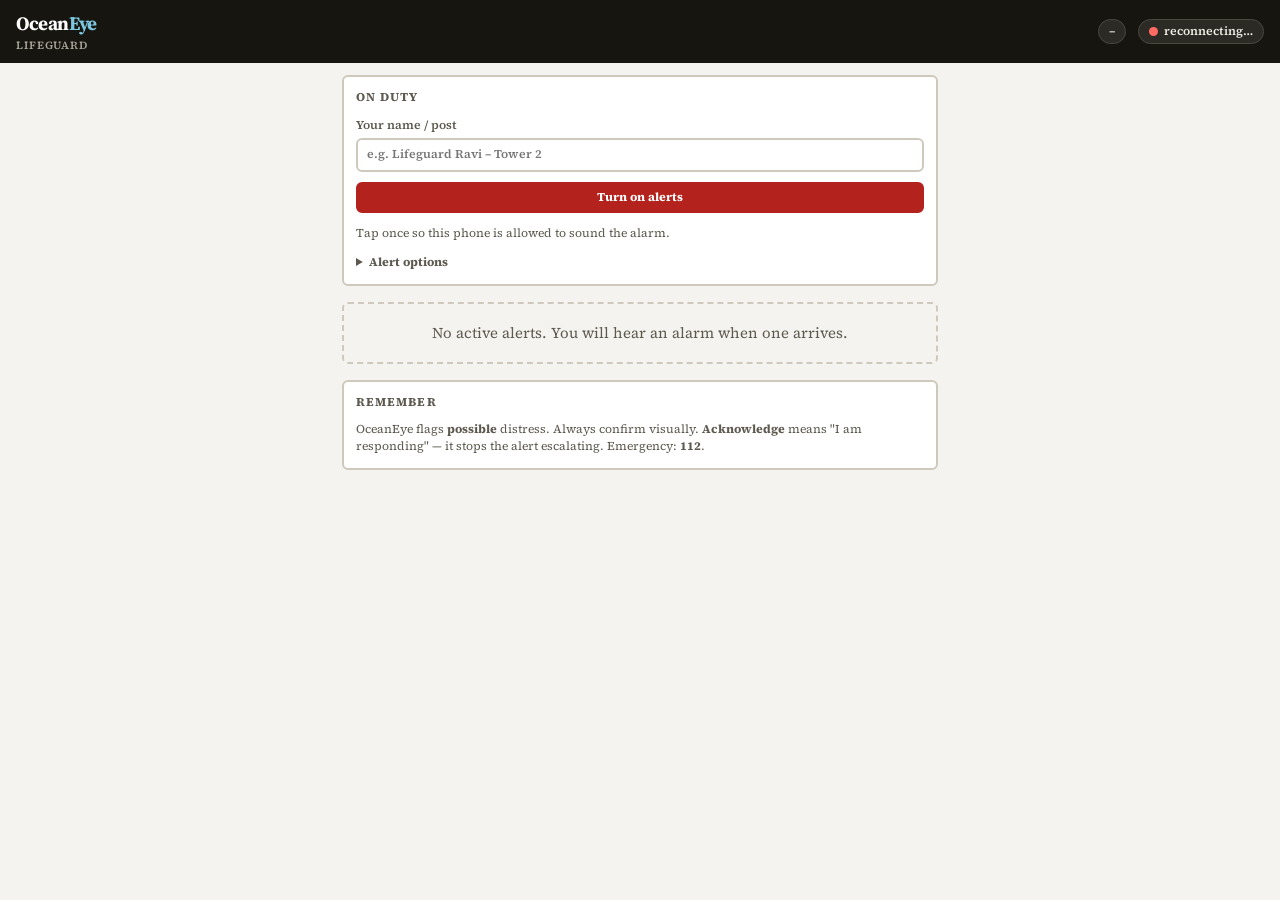
==== app/web/static/lifeguard.html @ d26adb94 "ocean eye project in progress" ====
<!doctype html>
<html lang="en">
<head>
<meta charset="utf-8">
<meta name="viewport" content="width=device-width,initial-scale=1,viewport-fit=cover">
<meta name="theme-color" content="#b3221c">
<meta name="mobile-web-app-capable" content="yes">
<meta name="apple-mobile-web-app-capable" content="yes">
<meta name="apple-mobile-web-app-title" content="OE Lifeguard">
<title>OceanEye Lifeguard</title>
<link rel="manifest" href="manifest-lifeguard.webmanifest">
<link rel="icon" href="icons/favicon-64.png" sizes="64x64">
<link rel="apple-touch-icon" href="icons/apple-touch-icon-lifeguard.png">
<link rel="stylesheet" href="css/oceaneye.css">
</head>
<body class="lg">
<div id="offline">Offline — you are NOT receiving alerts. Fall back to normal watch.</div>
<div id="appbar">
  <span id="appbarText"></span>
  <span class="spacer"></span>
  <button id="appbarAction" class="ghost">Install</button>
  <button id="appbarDismiss" class="ghost">Dismiss</button>
</div>

<header class="top">
  <div class="brand">Ocean<span>Eye</span><small>Lifeguard</small></div>
  <div class="spacer"></div>
  <span class="pill" id="sitePill">–</span>
  <span class="pill"><span class="dot" id="wsdot"></span><span id="wstext">connecting…</span></span>
</header>

<main>
  <div class="panel" id="setup">
    <h2>On duty</h2>
    <div class="form">
      <label>Your name / post
        <input id="who" placeholder="e.g. Lifeguard Ravi – Tower 2" autocomplete="name">
      </label>
    </div>
    <div class="btns" style="margin-top:10px">
      <button id="enable" class="lg-enable danger">Turn on alerts</button>
    </div>
    <p class="small" id="perm" style="margin-bottom:0">
      Tap once so this phone is allowed to sound the alarm.
    </p>

    <details id="alertOpts" style="margin-top:12px">
      <summary class="small">Alert options</summary>
      <div class="opts">
        <label class="opt"><input type="checkbox" id="optSound" checked>
          <span>Alarm sound while an alert is unacknowledged</span></label>
        <label class="opt"><input type="checkbox" id="optVibrate" checked>
          <span>Vibrate</span></label>
        <label class="opt"><input type="checkbox" id="optRepeat" checked>
          <span>Keep repeating until acknowledged</span></label>
        <label class="opt"><input type="checkbox" id="optPush" checked>
          <span>Background alerts — ring with the app closed</span></label>
      </div>
      <div class="btns" style="margin-top:10px">
        <button class="ghost" id="optTest">Test the alarm on this phone</button>
      </div>
      <p class="small" id="layers" style="margin-bottom:0"></p>
    </details>
  </div>

  <div id="alerts">
    <div class="empty">No active alerts. You will hear an alarm when one arrives.</div>
  </div>

  <div class="panel">
    <h2>Remember</h2>
    <p class="small" style="margin:0">
      OceanEye flags <b>possible</b> distress. Always confirm visually.
      <b>Acknowledge</b> means "I am responding" — it stops the alert escalating.
      Emergency: <b id="emergency">112</b>.
    </p>
  </div>
</main>

<script src="js/api.js"></script>
<script src="js/lifeguard.js"></script>
</body>
</html>
---- app/web/static/css/oceaneye.css ----
/* OceanEye interface styles.
 *
 * Light mode, solid colour, bold, no gradients. This is a safety console read at a glance in a
 * bright room: flat blocks of colour and heavy type read faster than soft surfaces, and a status
 * must never depend on a subtle tint.
 *
 * Typography: Anthropic Serif when the machine has it, otherwise a close screen serif. The webfont
 * is a progressive enhancement - offline the stack falls through to Georgia and the layout is
 * unchanged, because nothing here depends on a font loading.
 */
@import url("https://fonts.googleapis.com/css2?family=Source+Serif+4:ital,opsz,wght@0,8..60,400;0,8..60,600;0,8..60,700;1,8..60,400&display=swap");

:root {
  /* paper and ink */
  --bg: #f5f3ef;
  --surface: #ffffff;
  --surface-sunk: #ebe7e0;
  --ink: #16150f;
  --ink-soft: #5d594f;
  --line: #cfc9bd;
  --line-strong: #16150f;

  /* brand */
  --sea: #0f5d7a;
  --sea-dark: #0a4256;
  --sea-tint: #d8e9f0;

  /* risk and status: solid, high-contrast, never a gradient */
  --low: #1a7a46;
  --medium: #9a6200;
  --high: #c1410b;
  --critical: #b3221c;
  --escalated: #6a2fa0;
  --closed: #5d594f;
  --tint-low: #daeee3;
  --tint-medium: #f6e7c8;
  --tint-high: #fae0d2;
  --tint-critical: #f8d7d5;
  --tint-escalated: #ece0f7;

  --radius: 6px;
  --gutter: 16px;

  --serif: "Anthropic Serif", "Source Serif 4", "Source Serif Pro", Charter, Georgia, Cambria, "Times New Roman", serif;
  --mono: "SFMono-Regular", ui-monospace, Menlo, Consolas, monospace;

  color-scheme: light;
  font-family: var(--serif);
}

* { box-sizing: border-box; }

html, body {
  margin: 0;
  background: var(--bg);
  color: var(--ink);
  font-size: 15px;
  line-height: 1.45;
  font-family: var(--serif);
  -webkit-text-size-adjust: 100%;
}

a { color: var(--sea); text-decoration-thickness: 1px; text-underline-offset: 2px; }
h1, h2, h3 { font-weight: 700; letter-spacing: -0.01em; }

/* ---------- controls ---------- */
button, select, input, textarea { font: inherit; font-family: var(--serif); color: var(--ink); }

button {
  background: var(--sea);
  color: #fff;
  border: 2px solid var(--sea);
  border-radius: var(--radius);
  padding: 7px 14px;
  font-weight: 700;
  cursor: pointer;
}
button:hover:not(:disabled) { background: var(--sea-dark); border-color: var(--sea-dark); }
button:focus-visible, a:focus-visible, select:focus-visible, input:focus-visible {
  outline: 3px solid var(--sea); outline-offset: 2px;
}
button.ghost { background: var(--surface); color: var(--ink); border-color: var(--line-strong); }
button.ghost:hover:not(:disabled) { background: var(--surface-sunk); }
button.danger { background: var(--critical); border-color: var(--critical); }
button.danger:hover:not(:disabled) { background: #8d1a15; border-color: #8d1a15; }
button.warn { background: var(--high); border-color: var(--high); }
button.ok { background: var(--low); border-color: var(--low); }
button:disabled { opacity: 0.45; cursor: not-allowed; }

input, select, textarea {
  background: var(--surface);
  border: 2px solid var(--line);
  border-radius: var(--radius);
  padding: 6px 9px;
  min-width: 0;
}
input:focus, select:focus { border-color: var(--sea); }
label { display: flex; flex-direction: column; gap: 4px; font-size: 12px; font-weight: 600; color: var(--ink-soft); }

/* ---------- header ---------- */
header.top {
  display: flex; align-items: center; gap: 12px; flex-wrap: wrap;
  padding: 10px var(--gutter);
  background: var(--ink);
  color: #fff;
  position: sticky; top: 0; z-index: 50;
}
header.top a { color: #fff; }
.brand { font-weight: 700; font-size: 19px; letter-spacing: -0.02em; }
.brand span { color: #7cc6e0; }
.brand small { display: block; font-size: 11px; font-weight: 600; letter-spacing: 0.08em; text-transform: uppercase; color: #a8a49a; }
.spacer { flex: 1; }
header.top select { background: #2b2a24; border-color: #4a483f; color: #fff; }

.pill {
  display: inline-flex; align-items: center; gap: 6px;
  padding: 3px 10px; border-radius: 999px;
  background: #2b2a24; border: 1px solid #4a483f; color: #efece5;
  font-size: 12px; font-weight: 600; white-space: nowrap; text-decoration: none;
}
main .pill { background: var(--surface-sunk); border-color: var(--line); color: var(--ink-soft); }
.dot { width: 9px; height: 9px; border-radius: 50%; background: #8c887e; flex: none; }
.dot.on { background: #35c46e; }
.dot.off { background: #ff6b63; }
.dot.mid { background: #ffc34d; }

/* ---------- layout ---------- */
main { padding: var(--gutter); display: grid; gap: var(--gutter); max-width: 1680px; margin: 0 auto; }

.panel {
  background: var(--surface);
  border: 2px solid var(--line);
  border-radius: var(--radius);
  padding: 12px;
  min-width: 0;
}
.panel > h2 {
  margin: 0 0 10px; font-size: 12px; font-weight: 700;
  text-transform: uppercase; letter-spacing: 0.09em; color: var(--ink-soft);
  display: flex; align-items: center; gap: 8px; flex-wrap: wrap;
}
.panel > h2 .spacer { flex: 1; }

.grid3 { display: grid; grid-template-columns: 1.3fr 1fr 0.95fr; gap: var(--gutter); align-items: start; }
.grid2 { display: grid; grid-template-columns: 1.6fr 1fr; gap: var(--gutter); align-items: start; }
.stack { display: grid; gap: var(--gutter); }

.small { font-size: 12px; color: var(--ink-soft); }
.mono { font-family: var(--mono); font-size: 12px; }
.btns { display: flex; gap: 6px; flex-wrap: wrap; }
.btns button, .btns a.btn { padding: 5px 10px; font-size: 12px; }

/* ---------- KPIs ---------- */
.kpis { display: grid; grid-template-columns: repeat(6, minmax(0, 1fr)); gap: 10px; }
.kpi { background: var(--surface); border: 2px solid var(--line); border-radius: var(--radius); padding: 10px 12px; }
.kpi .v { font-size: 27px; font-weight: 700; line-height: 1.1; font-variant-numeric: tabular-nums; }
.kpi .l { font-size: 11px; font-weight: 600; text-transform: uppercase; letter-spacing: 0.06em; color: var(--ink-soft); }
.kpi.alert { border-color: var(--critical); background: var(--tint-critical); }
.kpi.alert .v { color: var(--critical); }

/* ---------- camera wall ---------- */
.cams { display: grid; grid-template-columns: repeat(auto-fill, minmax(280px, 1fr)); gap: 10px; }
.cam { background: var(--surface); border: 2px solid var(--line); border-radius: var(--radius); overflow: hidden; }
.cam .view {
  position: relative; aspect-ratio: 16 / 9; background: var(--ink);
  display: flex; align-items: center; justify-content: center;
  color: #a8a49a; font-size: 12px; text-align: center; padding: 8px;
}
.cam .view img { width: 100%; height: 100%; object-fit: contain; display: block; }
/* Before the first frame arrives the image has no src; without this the browser paints the alt
   text across the tile, on top of the status badge. */
.cam .view img:not([src]) { display: none; }
.cam .badge { position: absolute; top: 6px; left: 6px; background: #2b2a24; border-color: #4a483f; color: #fff; }
.cam .risk { position: absolute; top: 6px; right: 6px; }
.cam .msg { position: absolute; bottom: 6px; left: 6px; font-size: 11px; color: #a8a49a; }
.cam .meta { padding: 8px 10px; display: flex; flex-direction: column; gap: 6px; }
.cam .meta .row { display: flex; gap: 6px; flex-wrap: wrap; align-items: baseline; }
.cam .title { font-weight: 700; }

/* ---------- incidents ---------- */
.incidents { display: flex; flex-direction: column; gap: 10px; max-height: 74vh; overflow: auto; }
.inc {
  display: grid; grid-template-columns: 8px 120px 1fr;
  background: var(--surface); border: 2px solid var(--line); border-radius: var(--radius); overflow: hidden;
}
.inc .bar { background: var(--medium); }
.inc.low .bar { background: var(--low); }
.inc.medium .bar { background: var(--medium); }
.inc.high .bar { background: var(--high); }
.inc.critical { border-color: var(--critical); }
.inc.critical .bar { background: var(--critical); }
.inc .thumb { background: var(--ink); display: flex; align-items: center; justify-content: center; font-size: 11px; color: #a8a49a; }
.inc .thumb img { width: 100%; height: 100%; object-fit: cover; cursor: pointer; display: block; }
.inc .body { padding: 8px 10px; display: flex; flex-direction: column; gap: 6px; min-width: 0; }
.inc .hd { display: flex; gap: 8px; align-items: baseline; flex-wrap: wrap; }
.inc .reason {
  font-size: 12px; color: var(--ink-soft); overflow: hidden; text-overflow: ellipsis;
  display: -webkit-box; -webkit-line-clamp: 2; line-clamp: 2; -webkit-box-orient: vertical;
}

.chip {
  display: inline-block; padding: 2px 8px; border-radius: var(--radius);
  background: var(--sea-tint); color: var(--sea-dark); border: 1px solid #a9cddb;
  font-size: 11px; font-weight: 600;
}
.chip.demo { background: var(--tint-medium); color: #6d4500; border-color: #d8b878; }

.status {
  font-weight: 700; text-transform: uppercase; font-size: 11px; letter-spacing: 0.05em;
  padding: 2px 8px; border-radius: var(--radius); color: #fff; white-space: nowrap;
}
.status.pending { background: var(--critical); }
.status.acknowledged { background: var(--sea); }
.status.escalated { background: var(--escalated); }
.status.resolved { background: var(--low); }
.status.false_alarm { background: var(--closed); }
.status.queued, .status.running { background: var(--sea); }
.status.completed { background: var(--low); }
.status.failed { background: var(--critical); }
.status.cancelled { background: var(--closed); }

.lvl { font-weight: 700; font-variant-numeric: tabular-nums; }
.lvl.low { color: var(--low); }
.lvl.medium { color: var(--medium); }
.lvl.high { color: var(--high); }
.lvl.critical { color: var(--critical); }
.pill.lvl.low { background: var(--tint-low); border-color: var(--low); color: var(--low); }
.pill.lvl.medium { background: var(--tint-medium); border-color: var(--medium); color: var(--medium); }
.pill.lvl.high { background: var(--tint-high); border-color: var(--high); color: var(--high); }
.pill.lvl.critical { background: var(--tint-critical); border-color: var(--critical); color: var(--critical); }

/* ---------- map, weather, tables ---------- */
#map { height: 320px; border-radius: var(--radius); border: 2px solid var(--line); }
.wx { display: grid; grid-template-columns: repeat(3, minmax(0, 1fr)); gap: 8px; }
.wx div { background: var(--surface-sunk); border-radius: var(--radius); padding: 8px; }
.wx b { display: block; font-size: 17px; font-variant-numeric: tabular-nums; }

table { width: 100%; border-collapse: collapse; font-size: 12px; }
th, td { padding: 6px 8px; border-bottom: 1px solid var(--line); text-align: left; white-space: nowrap; }
th { font-weight: 700; text-transform: uppercase; letter-spacing: 0.05em; font-size: 11px; color: var(--ink-soft); }
tbody tr:hover, table tr:hover { background: var(--surface-sunk); }
.scroll { overflow: auto; max-height: 340px; }
/* The metrics table carries long sentences in its value column; nowrap pushed it past the panel. */
#metrics table { table-layout: fixed; }
#metrics th, #metrics td { white-space: normal; overflow-wrap: anywhere; }
#metrics td:first-child { width: 40%; }

.form { display: grid; grid-template-columns: repeat(auto-fit, minmax(150px, 1fr)); gap: 8px; align-items: end; }
/* Buttons keep their natural width in a form grid instead of stretching across a whole column. */
.form > button { justify-self: start; padding: 7px 18px; }
.progress { height: 10px; background: var(--surface-sunk); border: 1px solid var(--line); border-radius: 999px; overflow: hidden; min-width: 90px; }
.progress i { display: block; height: 100%; background: var(--sea); }

.note {
  font-size: 12px; color: var(--ink-soft);
  border-left: 4px solid var(--sea); padding: 7px 10px; background: var(--sea-tint);
  border-radius: 0 var(--radius) var(--radius) 0;
}
.note.warn { border-left-color: var(--high); background: var(--tint-high); color: #7a2a06; }
.empty {
  color: var(--ink-soft); padding: 18px; text-align: center;
  border: 2px dashed var(--line); border-radius: var(--radius);
}

/* ---------- modal ---------- */
.modal {
  position: fixed; inset: 0; background: rgba(22, 21, 15, 0.6);
  display: none; align-items: center; justify-content: center; z-index: 100; padding: 16px;
}
.modal.open { display: flex; }
.modal .box {
  background: var(--surface); border: 2px solid var(--line-strong); border-radius: var(--radius);
  padding: 16px; max-width: 980px; width: 100%; max-height: 94vh; overflow: auto;
}
.modal .box > h2 { margin: 0 0 10px; font-size: 17px; }
.modal video, .modal canvas { width: 100%; border-radius: var(--radius); background: var(--ink); display: block; }

/* ---------- toasts ---------- */
#toasts { position: fixed; right: 14px; bottom: 14px; display: flex; flex-direction: column; gap: 8px; z-index: 200; }
.toast {
  background: var(--surface); border: 2px solid var(--line); border-left-width: 6px; border-left-color: var(--sea);
  padding: 10px 14px; border-radius: var(--radius); max-width: 360px; font-weight: 600;
  box-shadow: 0 2px 0 var(--line);
}
.toast.err { border-left-color: var(--critical); }
.toast.alert { border-left-color: var(--critical); background: var(--tint-critical); }

/* ---------- home ---------- */
.hero { display: grid; grid-template-columns: repeat(auto-fit, minmax(260px, 1fr)); gap: var(--gutter); }
.hero a.card {
  display: block; text-decoration: none; color: var(--ink);
  background: var(--surface); border: 2px solid var(--line-strong); border-radius: var(--radius);
  padding: 18px; box-shadow: 4px 4px 0 var(--line);
}
.hero a.card:hover { background: var(--sea-tint); }
.hero a.card h3 { margin: 6px 0; font-size: 20px; }
.hero .eyebrow { font-size: 11px; font-weight: 700; text-transform: uppercase; letter-spacing: 0.09em; color: var(--sea); }

/* ---------- beach / deployment picker ---------- */
.site { display: flex; gap: 14px; flex-wrap: wrap; align-items: baseline; }
.site .name { font-size: 20px; font-weight: 700; }
.site dl { display: grid; grid-template-columns: auto auto; gap: 2px 10px; margin: 0; font-size: 12px; }
.site dt { color: var(--ink-soft); font-weight: 600; }
.site dd { margin: 0; font-weight: 700; }
.results { display: flex; flex-direction: column; gap: 6px; max-height: 320px; overflow: auto; }
.results .row {
  display: flex; gap: 10px; align-items: center; justify-content: space-between;
  padding: 8px 10px; border: 2px solid var(--line); border-radius: var(--radius); background: var(--surface);
}
.results .row.active { border-color: var(--sea); background: var(--sea-tint); }
.results .row > div { min-width: 0; }

/* One search box, a Search button and a "nearby" shortcut. On a phone the buttons wrap under the
   field rather than squeezing it to nothing. */
.searchbar { display: flex; gap: 8px; flex-wrap: wrap; align-items: stretch; }
.searchbar input { flex: 1 1 260px; font-size: 16px; padding: 9px 11px; }
.searchbar button { white-space: nowrap; }

/* Alert options on the phone: a tap target per layer, wide enough for a thumb. */
.opts { display: grid; gap: 4px; margin-top: 10px; }
label.opt {
  flex-direction: row; align-items: center; gap: 10px;
  font-size: 14px; font-weight: 600; color: var(--ink);
  padding: 9px 10px; border: 2px solid var(--line); border-radius: var(--radius); background: var(--surface);
}
label.opt input { width: 20px; height: 20px; flex: none; accent-color: var(--sea); }
summary { cursor: pointer; font-weight: 700; }

/* ---------- lifeguard (phone) ---------- */
body.lg { background: var(--bg); }
body.lg main { max-width: 620px; padding: 12px; }
.lg-alert { border-radius: var(--radius); overflow: hidden; border: 3px solid var(--line); background: var(--surface); }
.lg-alert.pending { border-color: var(--critical); }
.lg-alert.escalated { border-color: var(--escalated); }
.lg-alert.acknowledged { border-color: var(--sea); }
.lg-alert .banner {
  padding: 12px 14px; font-size: 19px; font-weight: 700; color: #fff;
  display: flex; justify-content: space-between; align-items: center; gap: 10px;
}
.lg-alert.pending .banner { background: var(--critical); }
.lg-alert.acknowledged .banner { background: var(--sea); }
.lg-alert.escalated .banner { background: var(--escalated); }
.lg-alert img { width: 100%; display: block; background: var(--ink); max-height: 260px; object-fit: contain; }
.lg-alert .content { padding: 12px 14px; display: flex; flex-direction: column; gap: 9px; }
.lg-alert .big { display: grid; grid-template-columns: 1fr 1fr; gap: 8px; }
.lg-alert .big button, .lg-alert .big a.btn {
  padding: 15px; font-size: 16px; border-radius: var(--radius); text-align: center;
  text-decoration: none; font-weight: 700;
}
.lg-alert .big a.btn { background: var(--surface); border: 2px solid var(--line-strong); color: var(--ink); }
.lg-enable { padding: 15px; font-size: 16px; width: 100%; }

/* An unacknowledged alert must be impossible to miss, but respect a reduced-motion preference. */
@keyframes oe-flash { 0%, 100% { background: var(--critical); } 50% { background: #8d1a15; } }
.lg-alert.pending .banner { animation: oe-flash 1.3s infinite; }
@media (prefers-reduced-motion: reduce) { .lg-alert.pending .banner { animation: none; } }

/* ---------- responsive ---------- */
@media (max-width: 1250px) {
  .grid3 { grid-template-columns: 1fr 1fr; }
  .grid2 { grid-template-columns: 1fr; }
  .kpis { grid-template-columns: repeat(3, 1fr); }
}
@media (max-width: 820px) {
  .grid3 { grid-template-columns: 1fr; }
  .kpis { grid-template-columns: repeat(2, 1fr); }
  :root { --gutter: 12px; }
  .inc { grid-template-columns: 6px 90px 1fr; }
  #map { height: 260px; }
}

/* On a phone the install prompt and offline banner sit above everything. */
#appbar {
  display: none; align-items: center; gap: 10px; flex-wrap: wrap;
  padding: 9px var(--gutter); background: var(--tint-medium); border-bottom: 2px solid #d8b878;
  font-size: 13px; font-weight: 600; color: #6d4500;
}
#appbar.show { display: flex; }
#appbar button { padding: 5px 10px; font-size: 12px; }
#offline {
  display: none; padding: 8px var(--gutter); background: var(--critical); color: #fff;
  font-weight: 700; font-size: 13px; text-align: center;
}
body.is-offline #offline { display: block; }

/* An inline warning inside a panel: a misconfiguration the operator must act on, shown where the
   bad value would otherwise sit unremarked. */
.warn-text {
  color: #7a2a06;
  background: var(--tint-high);
  border-left: 3px solid var(--high);
  padding: 4px 8px;
  border-radius: 3px;
  margin-top: 2px;
}
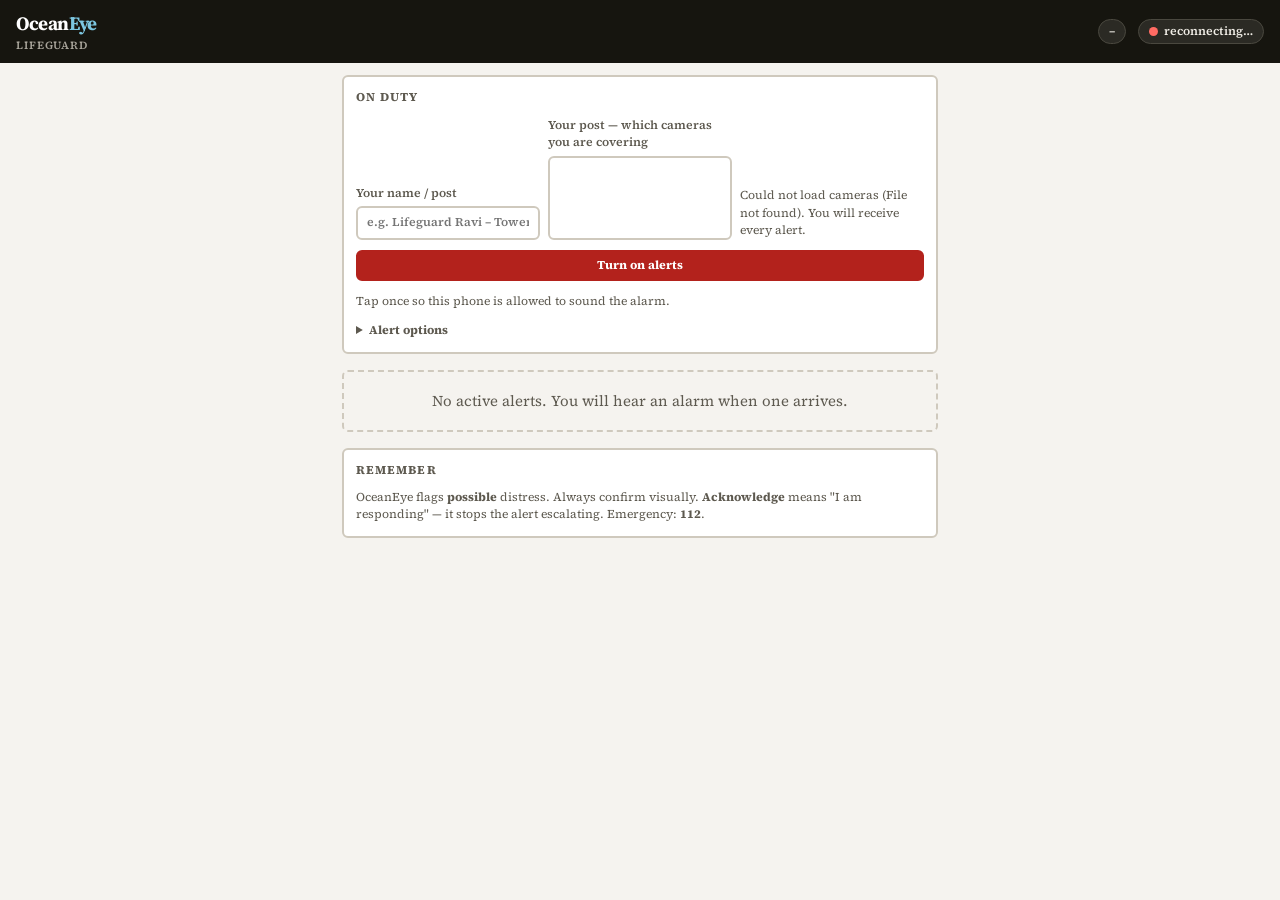
==== commit edac8871: "made changes to the codebase" ====
--- a/app/web/static/lifeguard.html
+++ b/app/web/static/lifeguard.html
@@ -36,6 +36,14 @@
       <label>Your name / post
         <input id="who" placeholder="e.g. Lifeguard Ravi – Tower 2" autocomplete="name">
       </label>
+      <label>Your post — which cameras you are covering
+        <select id="post" multiple size="4" aria-label="Cameras you are covering"></select>
+      </label>
+      <p class="small" id="postNote" style="margin:4px 0 0">
+        Leave nothing selected if you are roaming: you will then receive <b>every</b> alert for
+        this beach. Selecting a post does not cut you out — if no one covers a camera, its alert
+        still goes to everybody.
+      </p>
     </div>
     <div class="btns" style="margin-top:10px">
       <button id="enable" class="lg-enable danger">Turn on alerts</button>
--- a/app/web/static/css/oceaneye.css
+++ b/app/web/static/css/oceaneye.css
@@ -230,7 +230,9 @@
 .pill.lvl.critical { background: var(--tint-critical); border-color: var(--critical); color: var(--critical); }
 
 /* ---------- map, weather, tables ---------- */
-#map { height: 320px; border-radius: var(--radius); border: 2px solid var(--line); }
+/* isolation keeps Leaflet's internal z-indexes from competing with the rest of the page: the map
+   stacks against its own panel, not against modals and the sticky header. */
+#map { height: 320px; border-radius: var(--radius); border: 2px solid var(--line); isolation: isolate; }
 .wx { display: grid; grid-template-columns: repeat(3, minmax(0, 1fr)); gap: 8px; }
 .wx div { background: var(--surface-sunk); border-radius: var(--radius); padding: 8px; }
 .wx b { display: block; font-size: 17px; font-variant-numeric: tabular-nums; }
@@ -265,7 +267,10 @@
 /* ---------- modal ---------- */
 .modal {
   position: fixed; inset: 0; background: rgba(22, 21, 15, 0.6);
-  display: none; align-items: center; justify-content: center; z-index: 100; padding: 16px;
+  /* Above Leaflet. Leaflet's own controls (zoom, layer switcher) sit at z-index 800-1000 and its
+     panes at 400-700, so a modal below that renders *underneath* the map's buttons - the dialog
+     opens and the zoom control floats on top of it. */
+  display: none; align-items: center; justify-content: center; z-index: 1200; padding: 16px;
 }
 .modal.open { display: flex; }
 .modal .box {
@@ -276,7 +281,9 @@
 .modal video, .modal canvas { width: 100%; border-radius: var(--radius); background: var(--ink); display: block; }
 
 /* ---------- toasts ---------- */
-#toasts { position: fixed; right: 14px; bottom: 14px; display: flex; flex-direction: column; gap: 8px; z-index: 200; }
+/* Above the modals (1200): a toast reporting why a dialog action failed must not appear behind
+   the dialog that caused it. */
+#toasts { position: fixed; right: 14px; bottom: 14px; display: flex; flex-direction: column; gap: 8px; z-index: 1300; }
 .toast {
   background: var(--surface); border: 2px solid var(--line); border-left-width: 6px; border-left-color: var(--sea);
   padding: 10px 14px; border-radius: var(--radius); max-width: 360px; font-weight: 600;
